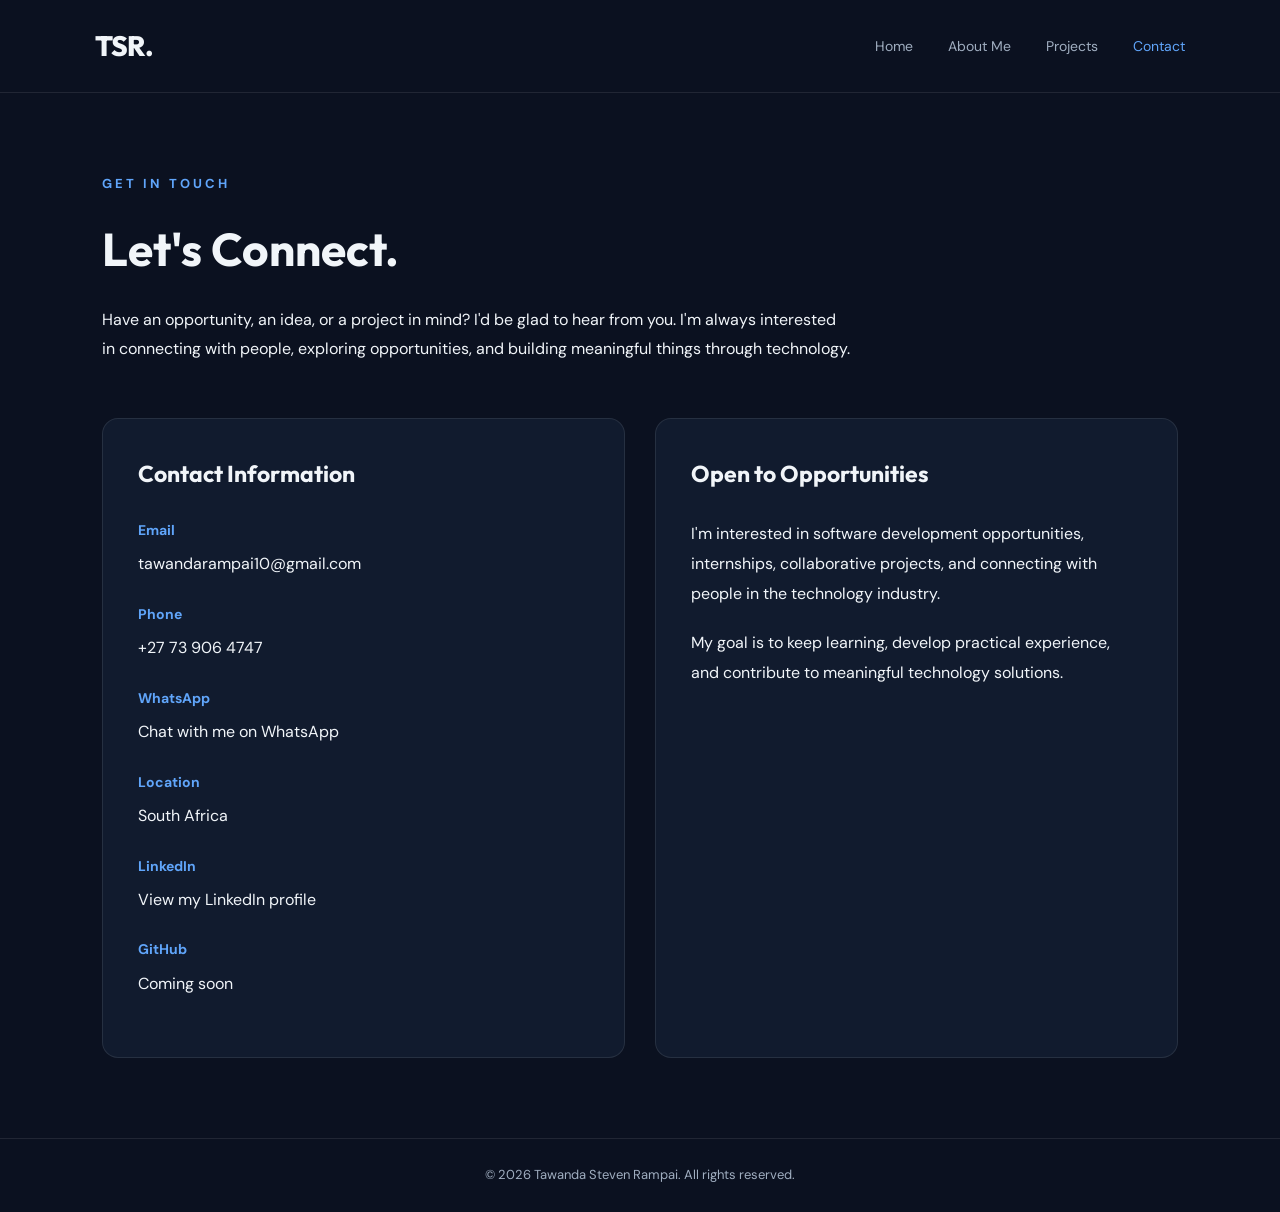
==== contact.html @ 69fe8c55 "Initial portfolio website" ====
<!DOCTYPE html>
<html lang="en">
<head>
    <meta charset="UTF-8">
    <meta name="viewport" content="width=device-width, initial-scale=1.0">

    <meta name="description" content="Contact Tawanda Steven Rampai for software development opportunities, internships, collaborations and professional connections.">

    <meta name="author" content="Tawanda Steven Rampai">
    <meta name="theme-color" content="#0b1120">

    <title>Contact | Tawanda Steven Rampai</title>

    <link rel="stylesheet" href="css/style.css">
</head>

<body>

    <!-- Navigation -->
    <header>
        <nav class="navbar">

            <a href="index.html" class="logo">TSR.</a>

            <ul class="nav-links">
                <li><a href="index.html">Home</a></li>
                <li><a href="about.html">About Me</a></li>
                <li><a href="projects.html">Projects</a></li>
                <li><a href="contact.html" class="active">Contact</a></li>
            </ul>

        </nav>
    </header>


    <!-- Contact Page -->
    <main class="contact-page">

        <section class="contact-intro">

            <p class="section-label">GET IN TOUCH</p>

            <h1>Let's Connect.</h1>

            <p>
                Have an opportunity, an idea, or a project in mind?
                I'd be glad to hear from you. I'm always interested
                in connecting with people, exploring opportunities,
                and building meaningful things through technology.
            </p>

        </section>


        <!-- Contact Information -->
        <section class="contact-content">

            <div class="contact-details">

                <h2>Contact Information</h2>

                <!-- Email -->
                <div class="contact-item">

                    <h3>Email</h3>

                    <p>
                        <a href="mailto:tawandarampai10@gmail.com">
                            tawandarampai10@gmail.com
                        </a>
                    </p>

                </div>


                <!-- Phone -->
                <div class="contact-item">

                    <h3>Phone</h3>

                    <p>
                        <a href="tel:+27739064747">
                            +27 73 906 4747
                        </a>
                    </p>

                </div>


                <!-- WhatsApp -->
                <div class="contact-item">

                    <h3>WhatsApp</h3>

                    <p>
                        <a href="https://wa.me/27739064747"
                           target="_blank"
                           rel="noopener noreferrer">
                            Chat with me on WhatsApp
                        </a>
                    </p>

                </div>


                <!-- Location -->
                <div class="contact-item">

                    <h3>Location</h3>

                    <p>South Africa</p>

                </div>


                <!-- LinkedIn -->
                <div class="contact-item">

                    <h3>LinkedIn</h3>

                    <p>
                        <a href="https://www.linkedin.com/in/tawanda-rampai-848093382/"
                           target="_blank"
                           rel="noopener noreferrer">
                            View my LinkedIn profile
                        </a>
                    </p>

                </div>


                <!-- GitHub -->
                <div class="contact-item">

                    <h3>GitHub</h3>

                    <p>Coming soon</p>

                </div>

            </div>


            <!-- Professional Opportunities -->
            <div class="contact-message">

                <h2>Open to Opportunities</h2>

                <p>
                    I'm interested in software development opportunities,
                    internships, collaborative projects, and connecting
                    with people in the technology industry.
                </p>

                <p>
                    My goal is to keep learning, develop practical
                    experience, and contribute to meaningful technology
                    solutions.
                </p>

            </div>

        </section>

    </main>


    <!-- Footer -->
    <footer>

        <p>
            © 2026 Tawanda Steven Rampai. All rights reserved.
        </p>

    </footer>


    <script src="js/script.js"></script>

</body>
</html>
---- css/style.css ----
/* =================================
   1. GLOBAL SETTINGS
================================= */

@import url('https://fonts.googleapis.com/css2?family=DM+Sans:wght@400;500;600;700&family=Outfit:wght@400;500;600;700;800&display=swap');

:root {
    --background: #0b1120;
    --surface: #111b2e;
    --surface-light: #17243a;
    --text: #f1f5f9;
    --muted: #a0aec0;
    --accent: #60a5fa;
    --accent-dark: #3b82f6;
    --border: rgba(255, 255, 255, 0.09);
}

* {
    margin: 0;
    padding: 0;
    box-sizing: border-box;
}

html {
    scroll-behavior: smooth;
}

body {
    background: var(--background);
    color: var(--text);
    font-family: 'DM Sans', sans-serif;
    line-height: 1.7;
}

a {
    text-decoration: none;
    color: inherit;
}

/* =================================
   2. NAVIGATION BAR
================================= */

header {
    width: 100%;
    border-bottom: 1px solid var(--border);
    background: rgba(11, 17, 32, 0.95);
}

.navbar {
    max-width: 1150px;
    margin: auto;
    padding: 22px 30px;
    display: flex;
    justify-content: space-between;
    align-items: center;
}

.logo {
    font-family: 'Outfit', sans-serif;
    font-size: 28px;
    font-weight: 800;
    letter-spacing: -1px;
}

.logo span,
.hero h1 span,
.about-intro h1 span {
    color: var(--accent);
}

.nav-links {
    display: flex;
    align-items: center;
    gap: 35px;
    list-style: none;
}

.nav-links a {
    color: var(--muted);
    font-size: 14px;
    transition: color 0.3s ease;
}

.nav-links a:hover,
.nav-links a.active {
    color: var(--accent);
}

/* =================================
   3. HOME PAGE
================================= */

.hero {
    max-width: 1150px;
    min-height: 75vh;
    margin: auto;
    padding: 110px 30px;
    display: flex;
    flex-direction: column;
    justify-content: center;
    align-items: flex-start;
}

.intro {
    color: var(--accent);
    font-size: 13px;
    font-weight: 700;
    letter-spacing: 3px;
    margin-bottom: 20px;
}

.hero h1 {
    font-family: 'Outfit', sans-serif;
    font-size: clamp(48px, 8vw, 82px);
    line-height: 1.08;
    letter-spacing: -3px;
    margin-bottom: 20px;
}

.hero h2 {
    color: #cbd5e1;
    font-size: 21px;
    font-weight: 500;
    margin-bottom: 18px;
}

.hero-description {
    max-width: 650px;
    color: var(--muted);
    font-size: 17px;
    margin-bottom: 32px;
}

.hero-buttons {
    display: flex;
    gap: 15px;
    flex-wrap: wrap;
}

.btn {
    display: inline-block;
    padding: 12px 23px;
    border-radius: 6px;
    font-size: 14px;
    font-weight: 600;
    transition: 0.3s ease;
}

.primary-btn {
    background: var(--accent-dark);
    color: white;
}

.primary-btn:hover {
    background: #2563eb;
    transform: translateY(-2px);
}

.secondary-btn {
    border: 1px solid var(--border);
    color: var(--text);
}

.secondary-btn:hover {
    border-color: var(--accent);
    color: var(--accent);
}

/* =================================
   4. ABOUT PAGE
================================= */

.about-page {
    max-width: 950px;
    margin: auto;
    padding: 85px 30px;
}

.about-intro {
    padding-bottom: 55px;
    border-bottom: 1px solid var(--border);
}

.about-intro h1 {
    font-family: 'Outfit', sans-serif;
    font-size: clamp(42px, 7vw, 65px);
    letter-spacing: -2px;
    margin-bottom: 20px;
}

.about-intro > p:last-child {
    max-width: 720px;
    color: var(--muted);
    font-size: 18px;
}

.story-section {
    padding: 50px 0;
    border-bottom: 1px solid var(--border);
}

.story-section h2 {
    font-family: 'Outfit', sans-serif;
    font-size: 27px;
    margin-bottom: 22px;
}

.story-section p {
    color: var(--muted);
    margin-bottom: 17px;
    max-width: 800px;
}

/* =================================
   5. EDUCATION TIMELINE
================================= */

.timeline {
    border-left: 2px solid var(--accent-dark);
    margin-left: 8px;
    padding-left: 28px;
}

.timeline-item {
    position: relative;
    margin-bottom: 35px;
}

.timeline-item::before {
    content: "";
    position: absolute;
    left: -36px;
    top: 8px;
    width: 14px;
    height: 14px;
    background: var(--accent);
    border-radius: 50%;
}

.timeline-year {
    color: var(--accent);
    font-size: 13px;
    font-weight: 700;
    letter-spacing: 1px;
}

.timeline-item h3 {
    font-family: 'Outfit', sans-serif;
    font-size: 20px;
    margin: 7px 0;
}

/* =================================
   6. FOOTER
================================= */

footer {
    border-top: 1px solid var(--border);
    padding: 25px 30px;
    text-align: center;
    color: var(--muted);
    font-size: 13px;
}

/* =================================
   7. MOBILE RESPONSIVENESS
================================= */

@media (max-width: 650px) {

    .navbar {
        padding: 18px 20px;
        flex-direction: column;
        gap: 15px;
    }

    .nav-links {
        gap: 18px;
        flex-wrap: wrap;
        justify-content: center;
    }

    .hero {
        padding: 75px 22px;
        min-height: 70vh;
    }

    .hero h1 {
        letter-spacing: -2px;
    }

    .hero h2 {
        font-size: 18px;
    }

    .about-page {
        padding: 65px 22px;
    }

    .story-section {
        padding: 38px 0;
    }
}


/* =================================
   8. PROFILE PHOTO
================================= */

.hero {
    position: relative;
    padding-right: 380px;
}

.profile-image {
    position: absolute;
    right: 30px;
    top: 50%;
    transform: translateY(-50%);

    width: 300px;
    height: 380px;

    object-fit: cover;
    object-position: center 25%;

    border-radius: 18px;
    border: 2px solid var(--accent);

    box-shadow: 0 15px 40px rgba(59, 130, 246, 0.15);
}

/* Mobile layout */

@media (max-width: 650px) {
    .hero {
        padding: 65px 22px;
    }

    .profile-image {
        position: relative;
        top: auto;
        right: auto;
        transform: none;

        width: 220px;
        height: 270px;

        margin-bottom: 35px;
    }
}

/* =================================
   9. PROJECTS PAGE
================================= */

.projects-page {
    padding: 80px 8%;
    min-height: 80vh;
}

.projects-intro {
    max-width: 750px;
    margin-bottom: 50px;
}

.projects-intro h1 {
    font-family: 'Outfit', sans-serif;
    font-size: 42px;
    margin-bottom: 15px;
}

.projects-intro p {
    color: var(--text-muted);
    line-height: 1.8;
}

.projects-grid {
    display: grid;
    grid-template-columns: repeat(auto-fit, minmax(280px, 1fr));
    gap: 25px;
}

.project-card {
    background: var(--surface);
    border: 1px solid var(--border);
    border-radius: 16px;
    padding: 30px;
    transition: 0.3s ease;
}

.project-card:hover {
    transform: translateY(-6px);
    border-color: var(--accent);
}

.project-card h2 {
    font-family: 'Outfit', sans-serif;
    font-size: 22px;
    margin-bottom: 12px;
}

.project-card p {
    color: var(--text-muted);
    line-height: 1.7;
    margin-bottom: 18px;
}

.project-card h3 {
    font-size: 14px;
    margin-bottom: 10px;
    color: var(--accent);
}

.project-tech {
    display: flex;
    flex-wrap: wrap;
    gap: 8px;
    margin-top: 15px;
}

.project-tech span {
    background: rgba(96, 165, 250, 0.12);
    color: var(--accent);
    padding: 6px 12px;
    border-radius: 20px;
    font-size: 12px;
}

.project-status {
    display: inline-block;
    font-size: 12px;
    color: var(--accent);
    margin-bottom: 15px;
    letter-spacing: 1px;
}

/* Mobile layout */
@media (max-width: 650px) {
    .projects-page {
        padding: 55px 22px;
    }

    .projects-intro h1 {
        font-size: 32px;
    }
}


/* =================================
   10. CONTACT PAGE
================================= */

.contact-page {
    min-height: 80vh;
    padding: 80px 8%;
}

.contact-intro {
    max-width: 750px;
    margin-bottom: 55px;
}

.section-label {
    color: var(--accent);
    font-size: 13px;
    font-weight: 700;
    letter-spacing: 3px;
    margin-bottom: 15px;
}

.contact-intro h1 {
    font-family: 'Outfit', sans-serif;
    font-size: 46px;
    margin-bottom: 18px;
}

.contact-intro > p:last-child {
    color: var(--text-muted);
    line-height: 1.8;
}

.contact-content {
    display: grid;
    grid-template-columns: 1fr 1fr;
    gap: 30px;
}

.contact-details,
.contact-message {
    background: var(--surface);
    border: 1px solid var(--border);
    border-radius: 16px;
    padding: 35px;
}

.contact-details h2,
.contact-message h2 {
    font-family: 'Outfit', sans-serif;
    font-size: 23px;
    margin-bottom: 25px;
}

.contact-item {
    margin-bottom: 25px;
}

.contact-item h3 {
    color: var(--accent);
    font-size: 14px;
    margin-bottom: 8px;
}

.contact-item p {
    color: var(--text-muted);
    line-height: 1.7;
    overflow-wrap: anywhere;
}

.contact-item a {
    color: var(--text-main);
    text-decoration: none;
    transition: 0.3s ease;
}

.contact-item a:hover {
    color: var(--accent);
}

.contact-message p {
    color: var(--text-muted);
    line-height: 1.9;
    margin-bottom: 18px;
}

/* Mobile layout */
@media (max-width: 750px) {
    .contact-page {
        padding: 55px 22px;
    }

    .contact-intro h1 {
        font-size: 35px;
    }

    .contact-content {
        grid-template-columns: 1fr;
    }

    .contact-details,
    .contact-message {
        padding: 25px;
    }
}


/* =================================
   11. PAGE ANIMATIONS
================================= */

body {
    opacity: 0;
    transition: opacity 0.7s ease;
}

body.page-loaded {
    opacity: 1;
}

/* Smooth scrolling */
html {
    scroll-behavior: smooth;
}

/* Interactive links and buttons */
a,
button {
    transition: all 0.3s ease;
}
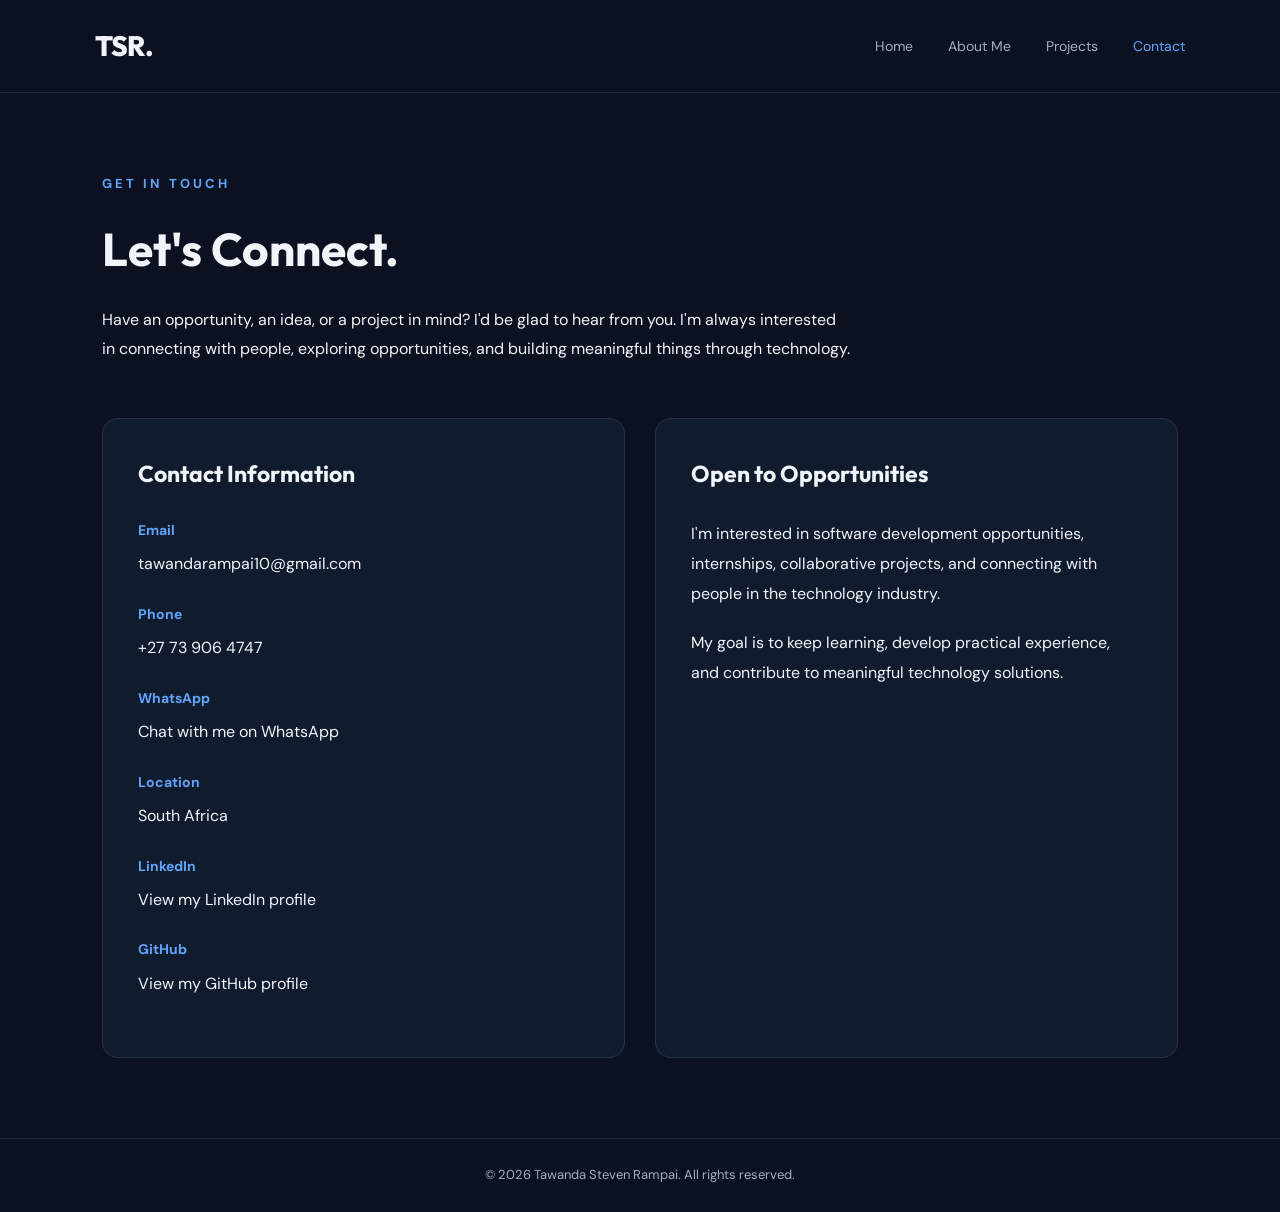
==== commit 43f924aa: "Add GitHub profile link to contact page" ====
--- a/contact.html
+++ b/contact.html
@@ -131,13 +131,19 @@
 
 
                 <!-- GitHub -->
-                <div class="contact-item">
+<div class="contact-item">
 
-                    <h3>GitHub</h3>
+    <h3>GitHub</h3>
 
-                    <p>Coming soon</p>
+    <p>
+        <a href="https://github.com/tawandarampai10-bot"
+           target="_blank"
+           rel="noopener noreferrer">
+            View my GitHub profile
+        </a>
+    </p>
 
-                </div>
+</div>
 
             </div>
 
